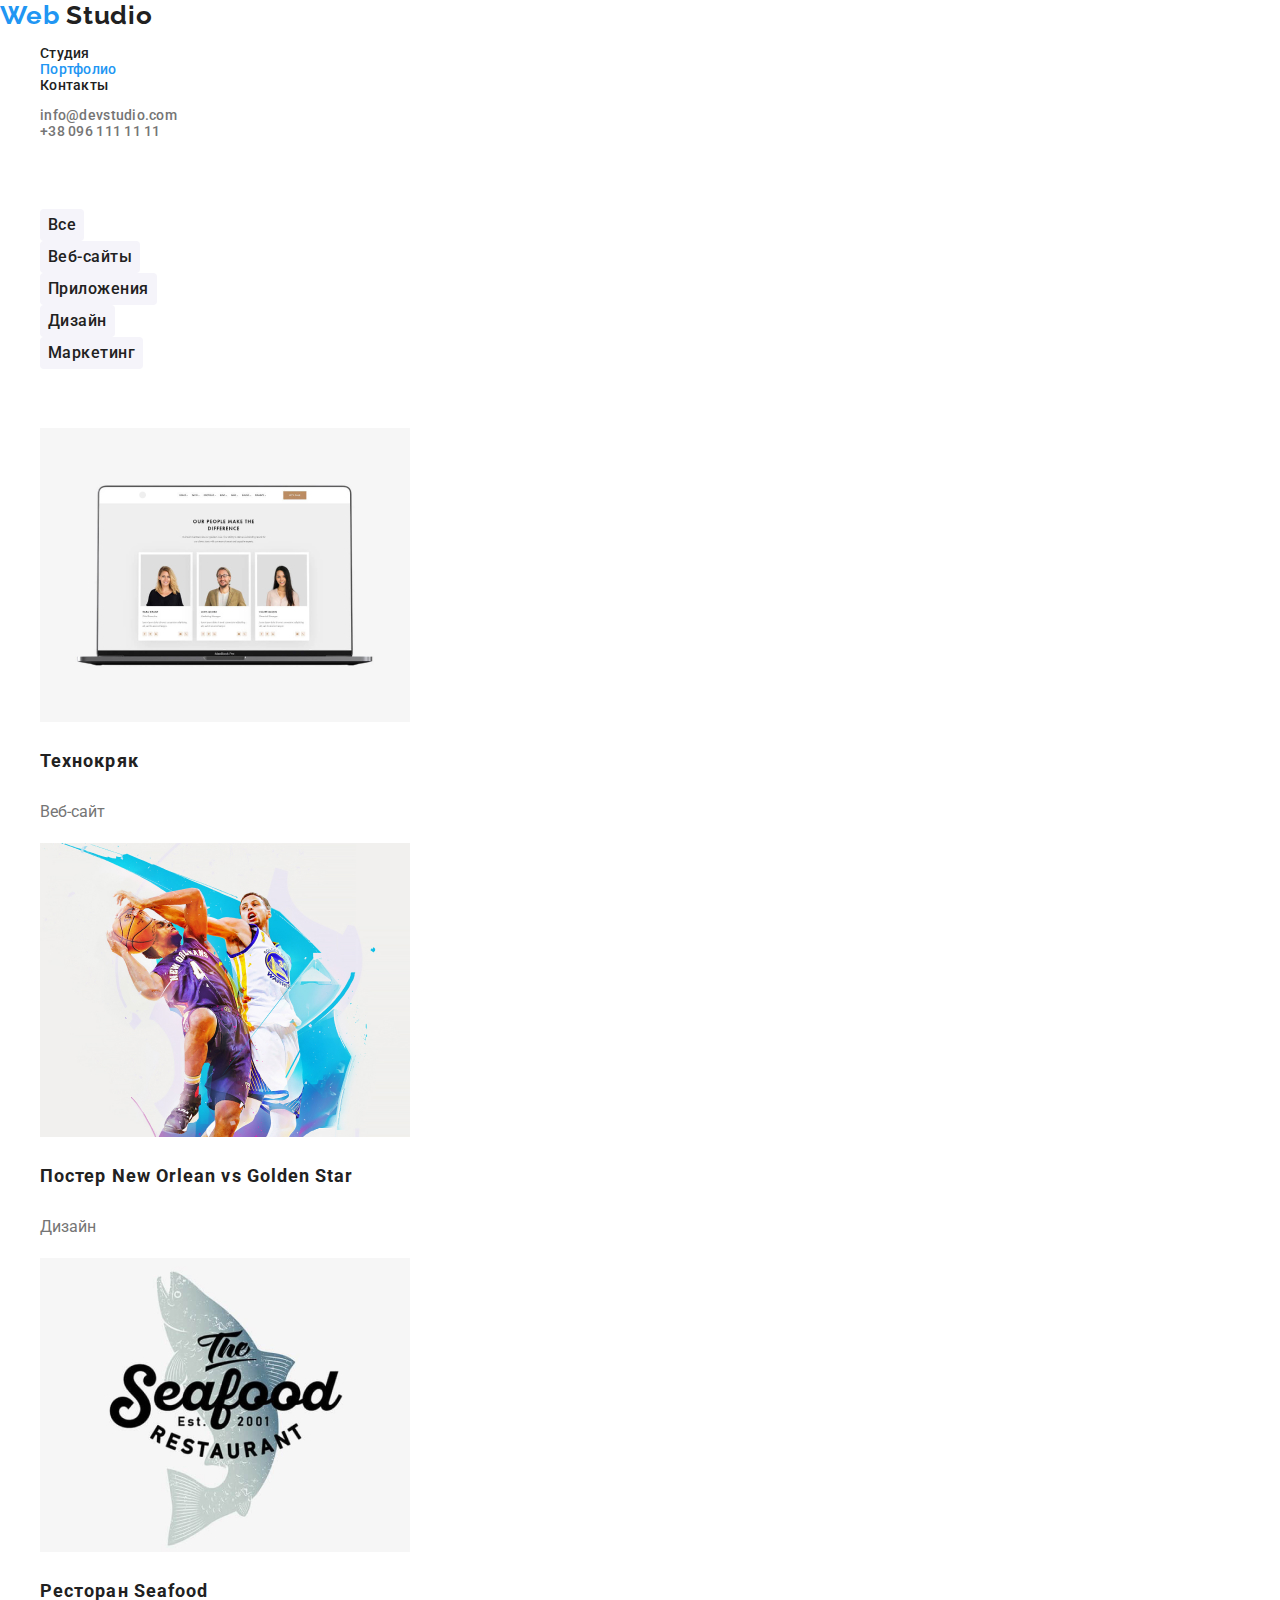
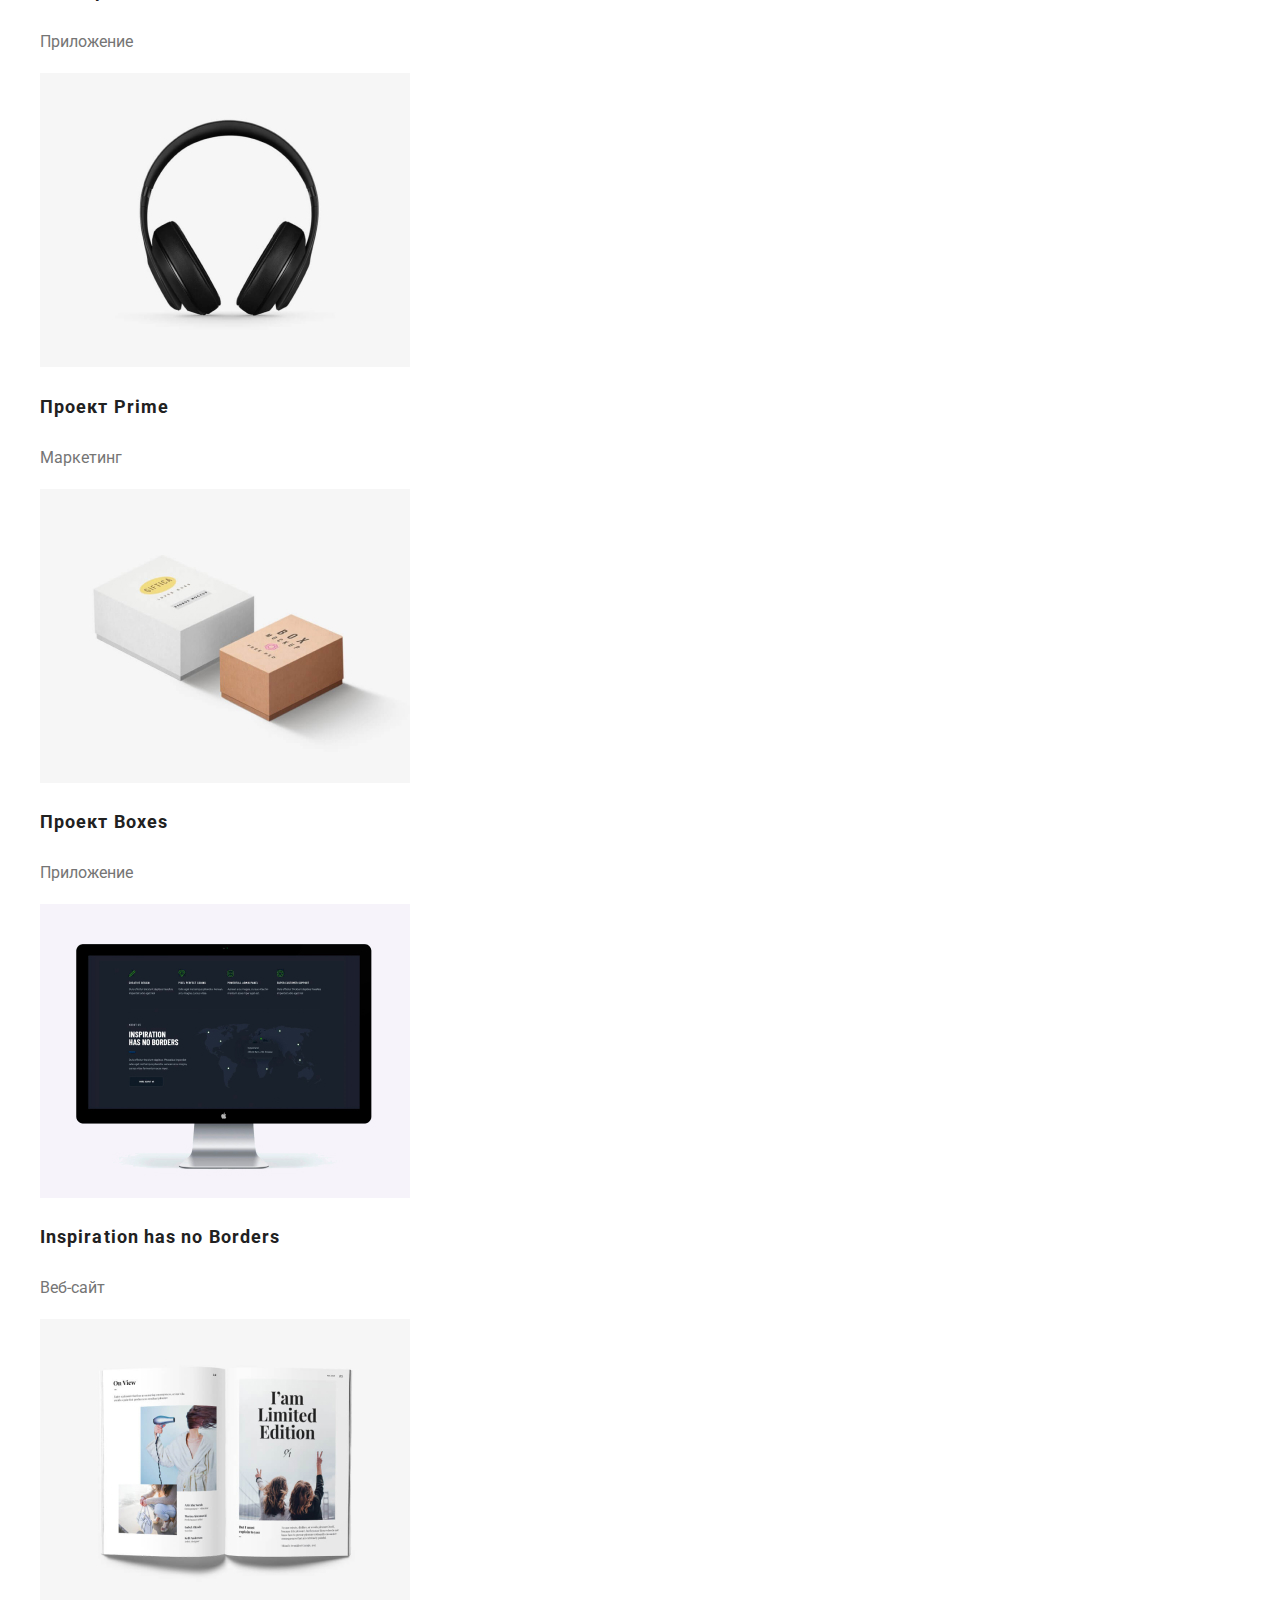
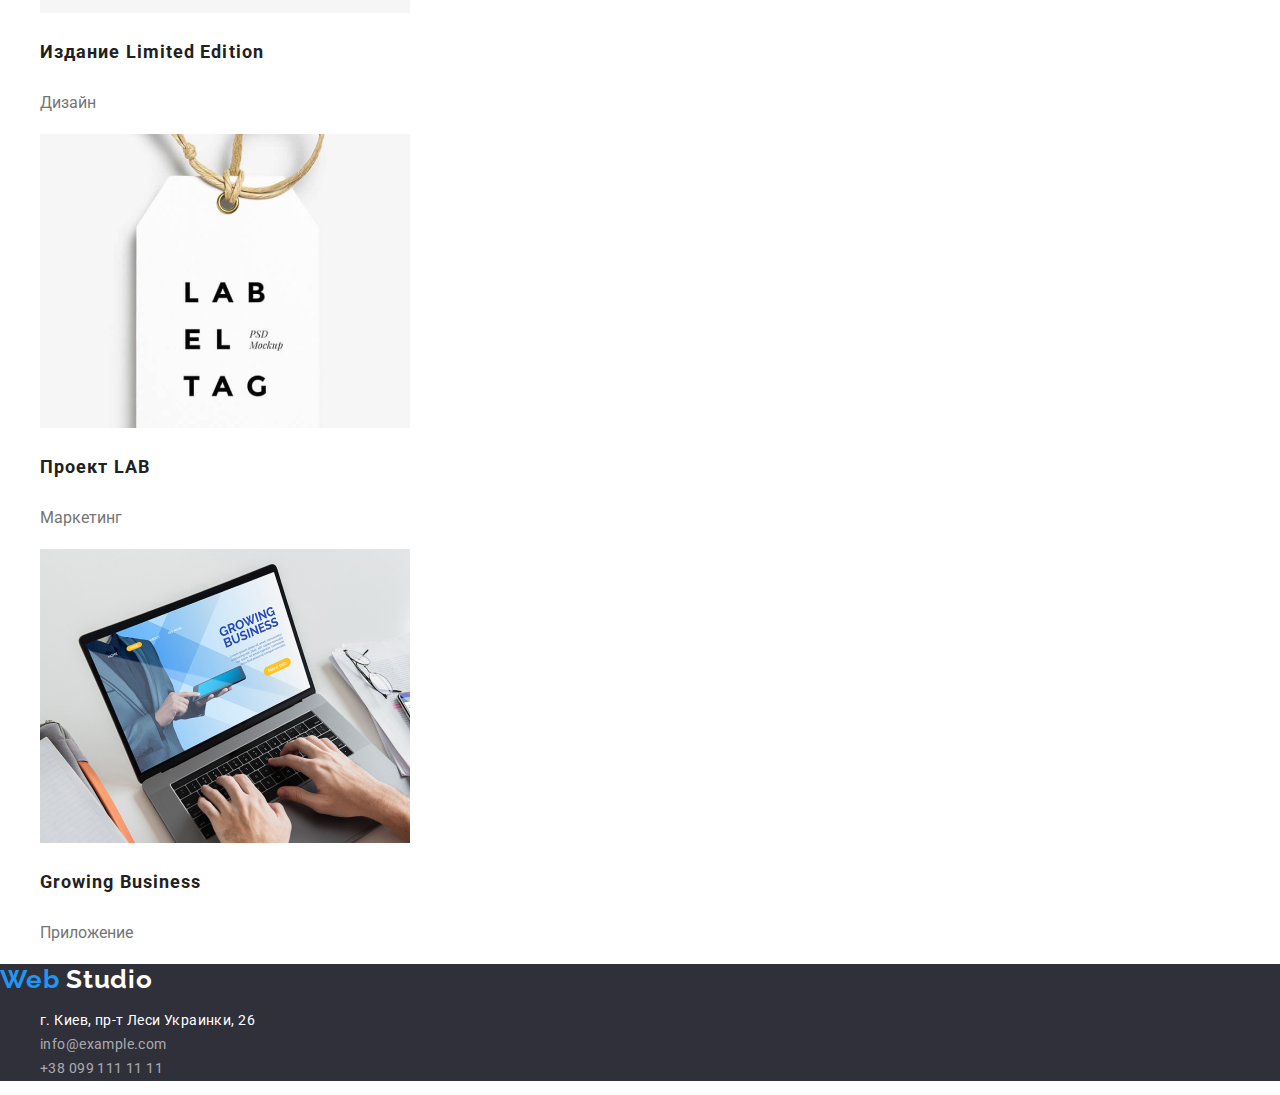
==== portfolio.html @ 41c21199 "moved from hw-02" ====
<!DOCTYPE html>
<html lang="ru">
  <head>
    <meta charset="UTF-8" />
    <meta name="viewport" content="width=device-width, initial-scale=1.0" />
    <title>Portfolio</title>
    <link rel="preconnect" href="https://fonts.gstatic.com" />
    <link
      href="https://fonts.googleapis.com/css2?family=Raleway:wght@700&family=Roboto:wght@400;500;700;900&display=swap"
      rel="stylesheet"
    />
    <link rel="stylesheet" href="./css/modern-normalize.css" />
    <link rel="stylesheet" href="./css/styles.css" />
  </head>
  <body>
    <header class="header">
      <nav class="navigation">
        <a class="header-logo-link" href="./index.html"
          ><span lang="en" class="logo-decoration">Web</span> Studio</a
        >
        <ul class="header-nav-list list-customization">
          <li class="header-nav-point">
            <a class="header-nav-link" href="./index.html">Студия</a>
          </li>
          <li class="header-nav-point">
            <a class="header-nav-link page" href="./">Портфолио</a>
          </li>
          <li class="header-nav-point"><a class="header-nav-link" href="">Контакты</a></li>
        </ul>
      </nav>
      <ul class="contacts list-customization">
        <li class="contacts-list">
          <a class="contacts-link" href="mailto:info@devstudio.com">info@devstudio.com</a>
        </li>
        <li class="contacts-list">
          <a class="contacts-link" href="tel:+380961111111">+38 096 111 11 11</a>
        </li>
      </ul>
    </header>

    <main class="page-portfolio">
      <section class="portfolio">
        <h1 class="hidden-title">Портфолио</h1>
        <ul class="portfolio-nav-list list-customization">
          <li class="portfolio-nav-position">
            <button class="btn-portfolio" type="button">Все</button>
          </li>
          <li class="portfolio-nav-position">
            <button class="btn-portfolio" type="button">Веб-сайты</button>
          </li>
          <li class="portfolio-nav-position">
            <button class="btn-portfolio" type="button">Приложения</button>
          </li>
          <li class="portfolio-nav-position">
            <button class="btn-portfolio" type="button">Дизайн</button>
          </li>
          <li class="portfolio-nav-position">
            <button class="btn-portfolio" type="button">Маркетинг</button>
          </li>
        </ul>
        <h2 class="hidden-title">Примеры работ</h2>
        <ul class="work-examples list-customization">
          <li class="work-examples-list">
            <a class="work-examples-link" href=""
              ><img
                class="work-examples-img"
                src="./img/portfolio/tehnokriak.jpg"
                alt="Страница сайта"
              />
              <h3 class="work-examples-title">Технокряк</h3>
              <p class="work-examples-description">Веб-сайт</p></a
            >
          </li>
          <li class="work-examples-list">
            <a class="work-examples-link" href=""
              ><img
                class="work-examples-img"
                src="./img/portfolio/poster.jpg"
                alt="Игра в баскетбол"
              />
              <h3 class="work-examples-title">
                Постер <span lang="en">New Orlean vs Golden Star</span>
              </h3>
              <p class="work-examples-description">Дизайн</p></a
            >
          </li>
          <li class="work-examples-list">
            <a class="work-examples-link" href=""
              ><img
                class="work-examples-img"
                src="./img/portfolio/restourant.jpg"
                alt="Рыба - логотип ресторана"
              />
              <h3 class="work-examples-title">Ресторан <span lang="en">Seafood</span></h3>
              <p class="work-examples-description">Приложение</p></a
            >
          </li>
          <li class="work-examples-list">
            <a class="work-examples-link" href=""
              ><img class="work-examples-img" src="./img/portfolio/prime.jpg" alt="Наушники" />
              <h3 class="work-examples-title">Проект <span lang="en">Prime</span></h3>
              <p class="work-examples-description">Маркетинг</p></a
            >
          </li>
          <li class="work-examples-list">
            <a class="work-examples-link" href=""
              ><img class="work-examples-img" src="./img/portfolio/boxes.jpg" alt="Две коробки" />
              <h3 class="work-examples-title">Проект <span lang="en">Boxes</span></h3>
              <p class="work-examples-description">Приложение</p></a
            >
          </li>
          <li class="work-examples-list">
            <a class="work-examples-link" href=""
              ><img
                class="work-examples-img"
                src="./img/portfolio/inspiration.jpg"
                alt="Страница сайта"
              />
              <h3 class="work-examples-title" lang="en">Inspiration has no Borders</h3>
              <p class="work-examples-description">Веб-сайт</p></a
            >
          </li>
          <li class="work-examples-list">
            <a class="work-examples-link" href=""
              ><img
                class="work-examples-img"
                src="./img/portfolio/edition.jpg"
                alt="Разворот журнала"
              />
              <h3 class="work-examples-title">Издание <span lang="en">Limited Edition</span></h3>
              <p class="work-examples-description">Дизайн</p></a
            >
          </li>
          <li class="work-examples-list">
            <a class="work-examples-link" href=""
              ><img class="work-examples-img" src="./img/portfolio/lab.jpg" alt="Бирка" />
              <h3 class="work-examples-title">Проект <span lang="en">LAB</span></h3>
              <p class="work-examples-description">Маркетинг</p></a
            >
          </li>
          <li class="work-examples-list">
            <a class="work-examples-link" href=""
              ><img
                class="work-examples-img"
                src="./img/portfolio/business.jpg"
                alt="Приложение открытое на ноутбуке"
              />
              <h3 class="work-examples-title" lang="en">Growing Business</h3>
              <p class="work-examples-description">Приложение</p></a
            >
          </li>
        </ul>
      </section>
    </main>
    <footer class="footer">
      <a class="footer-logo-link" href="./index.html"
        ><span lang="en" class="logo-decoration">Web</span> Studio</a
      >
      <address class="footer-contacts">
        <ul class="footer-contacts-list list-customization">
          <li class="footer-contacts-list-point">
            <a
              class="footer-contacts-link-address"
              href="https://goo.gl/maps/Q6uRzFfssZwTeoqv6"
              target="_blank"
              rel="noopener noreferrer"
              >г. Киев, пр-т Леси Украинки, 26</a
            >
          </li>
          <li class="footer-contacts-list-point">
            <a class="footer-contacts-link" href="mailto:info@example.com">info@example.com</a>
          </li>
          <li class="footer-contacts-list-point">
            <a class="footer-contacts-link" href="tel:+380961111111">+38 099 111 11 11</a>
          </li>
        </ul>
      </address>
    </footer>
  </body>
</html>
---- css/styles.css ----
:root {
  --main-text-color: #757575;
  --accent-color-blue: #2196f3;
  --text-white-color: #ffffff;
  --color-head-link-title: #212121;
  /*--background-page: #e5e5e5;*/
  --hero-background-color: #2f303a;
  --background-grey-color: #f5f4fa;
  --footer-link-color: rgba(255, 255, 255, 0.6);

  --text-main-font: Roboto, sans-serif;
  --text-logo-font: Raleway, sans-serif;
}

body {
  font-family: var(--text-main-font);
  font-weight: 400;
  font-size: 14px;
}

/*     header     */

.header-logo-link {
  color: var(--color-head-link-title);
  font-family: var(--text-logo-font);
  font-style: normal;
  font-weight: 700;
  font-size: 26px;
  line-height: 1.192;
  letter-spacing: 0.03em;

  text-decoration: none;
}

.logo-decoration {
  color: var(--accent-color-blue);
}

/*.header-nav-list,
.contacts-list,
.advantages-list,
.services-list,
.team-list,
.footer-contacts-list,
.portfolio-nav-list,
.work-examples*/
.list-customization {
  list-style: none;
}

.header-nav-link {
  color: var(--color-head-link-title);
  text-decoration: none;
  font-weight: 500;
  line-height: 1.143;
  letter-spacing: 0.02em;
}

.header-nav-link:hover,
.header-nav-link:focus,
.contacts-link:hover,
.contacts-link:focus {
  color: var(--accent-color-blue);
}

.header-nav-link.page {
  color: var(--accent-color-blue);
}

.contacts-link {
  color: var(--main-text-color);
  font-weight: 500;
  line-height: 1.143;
  letter-spacing: 0.02em;
  text-decoration: none;
}

/*    end header    */

/*     HERO   */

.hero {
  background-color: var(--hero-background-color);
}

.hero-title {
  color: var(--text-white-color);
  font-weight: 900;
  font-size: 44px;
  line-height: 1.364;
  text-align: center;
  letter-spacing: 0.06em;
  text-transform: uppercase;
}

.btn {
  color: var(--text-white-color);
  background-color: var(--accent-color-blue);
  font-family: var(--text-main-font);
  font-weight: 700;
  font-size: 16px;
  line-height: 1.875;
  cursor: pointer;
  letter-spacing: 0.06em;
  border: 2px solid var(--accent-color-blue);
  border-radius: 4px;
}

/*     END HERO     */

/*  Наши преимущества  */

/*dorabotaju*/
.hidden-title {
  visibility: hidden;
}

.advantages-list-title {
  font-weight: 700;
  font-size: 14px;
  line-height: 1.143;
  letter-spacing: 0.03em;
  text-transform: uppercase;
  color: var(--color-head-link-title);
}

.advantages-list-text {
  line-height: 1.714;
  letter-spacing: 0.03em;

  color: var(--main-text-color);
}

/*  END Наши преимущества  */

/*   services    */

.services-title,
.team-title {
  font-weight: 700;
  font-size: 36px;
  line-height: 1.167;
  text-align: center;
  letter-spacing: 0.03em;

  color: var(--color-head-link-title);
}

/*   services    */
/*       TEAM      */

.team {
  background-color: var(--background-grey-color);
}
.team-list-title {
  font-weight: 500;
  font-size: 16px;
  line-height: 1.188;
  /*text-align: center;*/
  letter-spacing: 0.03em;

  color: var(--color-head-link-title);
}

.team-list-description {
  font-size: 16px;
  line-height: 1.188;
  /* text-align: center; */
  letter-spacing: 0.03em;

  color: var(--main-text-color);
}

/*       END TEAM      */

/*     FOOTER    */

.footer {
  background-color: var(--hero-background-color);
}

.footer-logo-link {
  color: var(--text-white-color);
  font-family: var(--text-logo-font);
  font-weight: 700;
  font-size: 26px;
  line-height: 1.192;
  letter-spacing: 0.03em;

  text-decoration: none;
}

.footer-contacts-link {
  font-style: normal;
  line-height: 1.714;
  letter-spacing: 0.03em;
  color: var(--footer-link-color);
  text-decoration: none;
}

.footer-contacts-link-address {
  font-style: normal;
  line-height: 1.714;
  letter-spacing: 0.03em;

  color: var(--text-white-color);
  text-decoration: none;
}

/*     END FOOTER      */

/*     PORFOLIO     */

.btn-portfolio {
  font-weight: 500;
  font-size: 16px;
  line-height: 1.625;
  text-align: center;
  letter-spacing: 0.03em;

  color: var(--color-head-link-title);
  background: var(--background-grey-color);
  border: 2px solid var(--background-grey-color);
  border-radius: 4px;
  cursor: pointer;
}
.btn-portfolio:focus,
.btn-portfolio:hover {
  color: var(--text-white-color);
  background-color: var(--accent-color-blue);
  border: 2px solid var(--accent-color-blue);
  border-radius: 4px;
}
/*    WORK EXAMPLES    */

.work-examples-img {
  width: 370px;
  height: 294px;
}
.work-examples-link {
  text-decoration: none;
}

.work-examples-title {
  font-weight: 700;
  font-size: 18px;
  line-height: 2;
  letter-spacing: 0.06em;
  color: var(--color-head-link-title);
}

.work-examples-description {
  font-size: 16px;
  line-height: 1.875;
  color: var(--main-text-color);
}

/*    END WORK EXAMPLES    */

/*      END PORTFOLIO     */
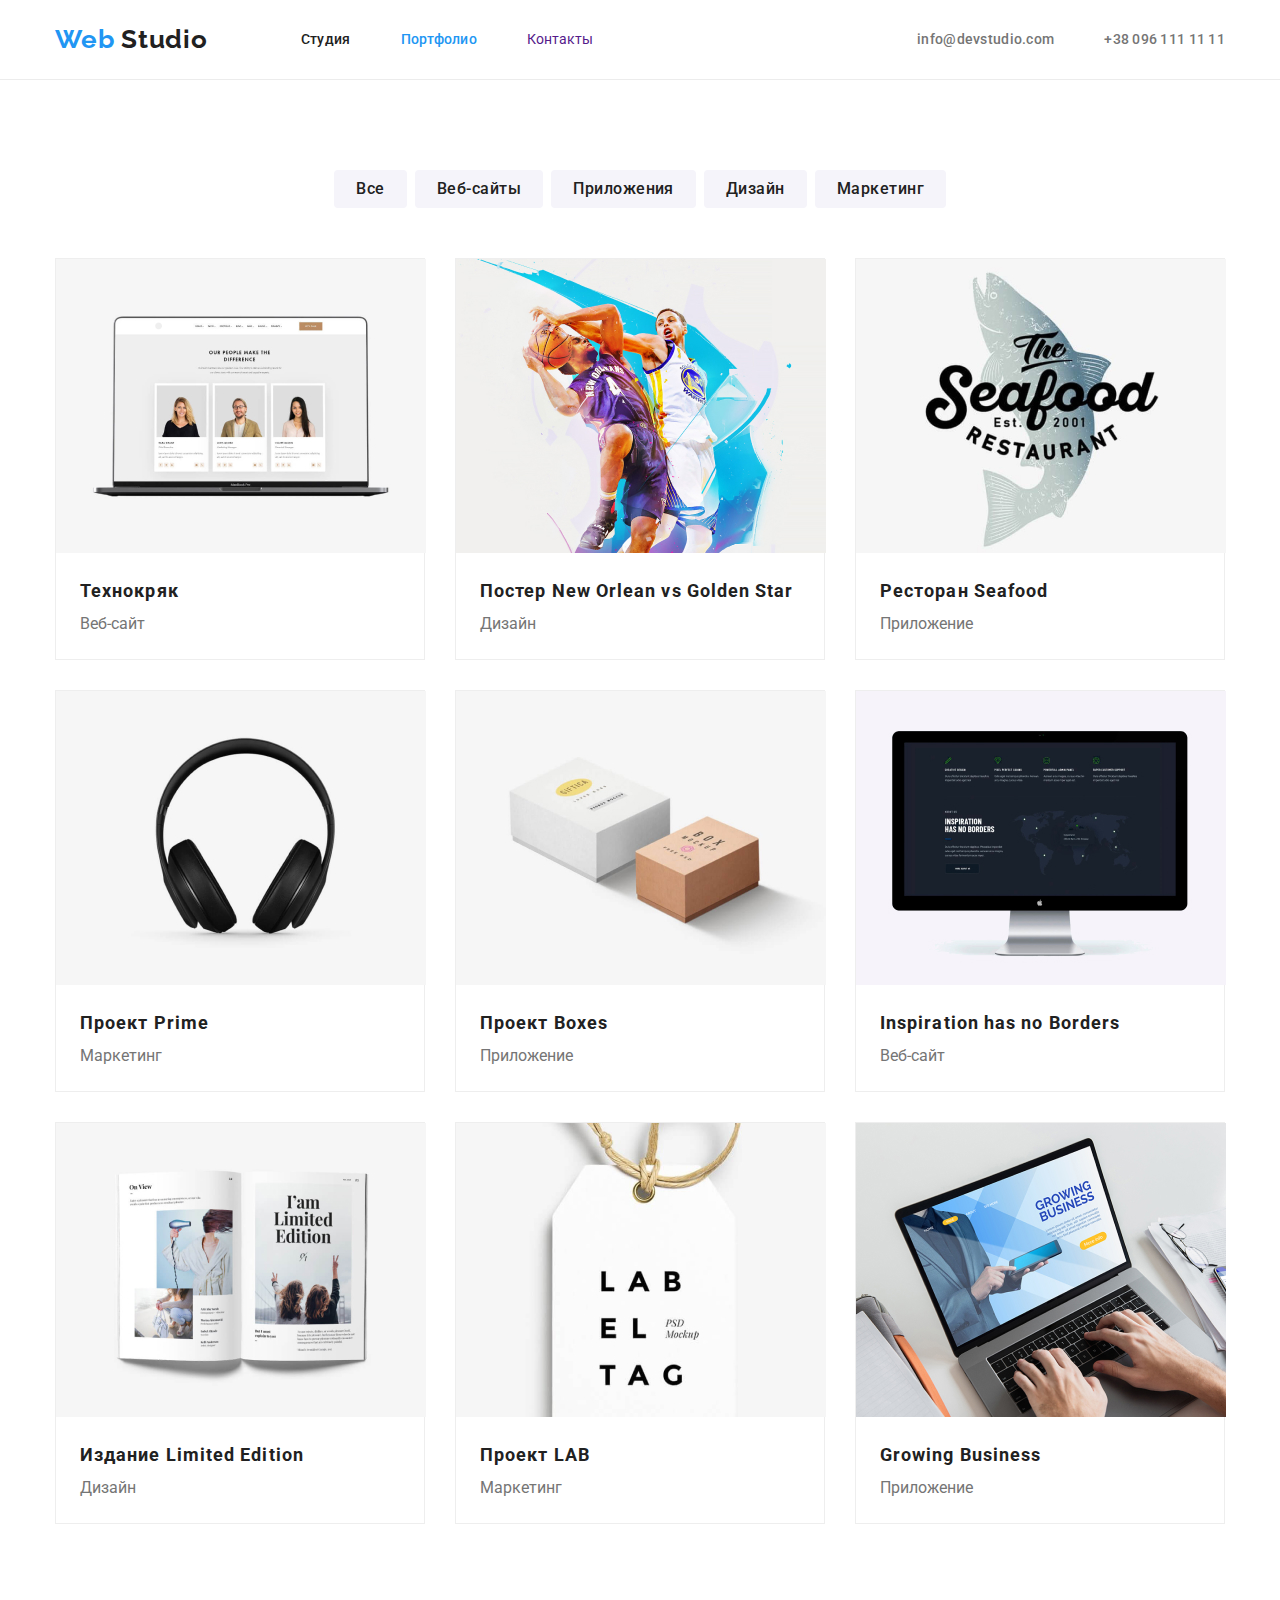
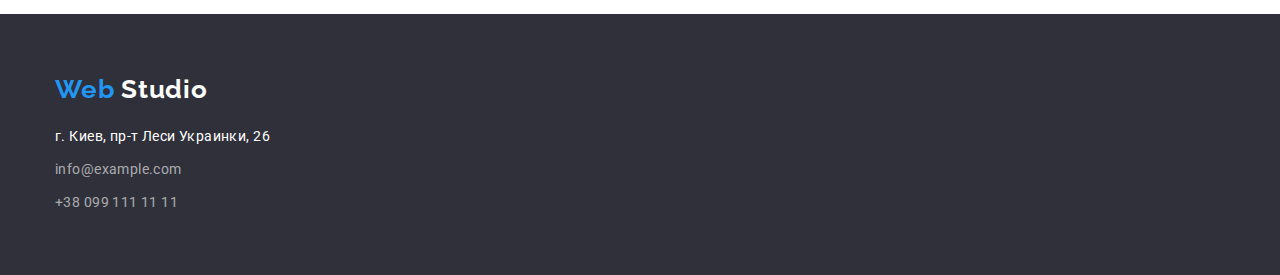
==== commit f967e495: "HW-03" ====
--- a/portfolio.html
+++ b/portfolio.html
@@ -14,167 +14,206 @@
   </head>
   <body>
     <header class="header">
-      <nav class="navigation">
-        <a class="header-logo-link" href="./index.html"
-          ><span lang="en" class="logo-decoration">Web</span> Studio</a
-        >
-        <ul class="header-nav-list list-customization">
-          <li class="header-nav-point">
-            <a class="header-nav-link" href="./index.html">Студия</a>
+      <div class="header-container container">
+        <nav class="navigation">
+          <a class="header-logo-link link-customization" href="./index.html"
+            ><span lang="en" class="logo-decoration">Web</span> Studio</a
+          >
+          <ul class="header-nav-list list-customization">
+            <li class="header-nav-list-item">
+              <a class="header-nav-link link-customization" href="./index.html">Студия</a>
+            </li>
+            <li class="header-nav-list-item">
+              <a class="header-nav-link page link-customization" href="./">Портфолио</a>
+            </li>
+            <li class="header-nav-list-item">
+              <a class="header-nav-list-link link-customization" href="">Контакты</a>
+            </li>
+          </ul>
+        </nav>
+        <ul class="contacts-list list-customization">
+          <li class="contacts-item">
+            <a class="contacts-link" href="mailto:info@devstudio.com">info@devstudio.com</a>
           </li>
-          <li class="header-nav-point">
-            <a class="header-nav-link page" href="./">Портфолио</a>
+          <li class="contacts-item">
+            <a class="contacts-link" href="tel:+380961111111">+38 096 111 11 11</a>
           </li>
-          <li class="header-nav-point"><a class="header-nav-link" href="">Контакты</a></li>
         </ul>
-      </nav>
-      <ul class="contacts list-customization">
-        <li class="contacts-list">
-          <a class="contacts-link" href="mailto:info@devstudio.com">info@devstudio.com</a>
-        </li>
-        <li class="contacts-list">
-          <a class="contacts-link" href="tel:+380961111111">+38 096 111 11 11</a>
-        </li>
-      </ul>
+      </div>
     </header>
-
     <main class="page-portfolio">
       <section class="portfolio">
         <h1 class="hidden-title">Портфолио</h1>
-        <ul class="portfolio-nav-list list-customization">
-          <li class="portfolio-nav-position">
-            <button class="btn-portfolio" type="button">Все</button>
-          </li>
-          <li class="portfolio-nav-position">
-            <button class="btn-portfolio" type="button">Веб-сайты</button>
-          </li>
-          <li class="portfolio-nav-position">
-            <button class="btn-portfolio" type="button">Приложения</button>
-          </li>
-          <li class="portfolio-nav-position">
-            <button class="btn-portfolio" type="button">Дизайн</button>
-          </li>
-          <li class="portfolio-nav-position">
-            <button class="btn-portfolio" type="button">Маркетинг</button>
-          </li>
-        </ul>
-        <h2 class="hidden-title">Примеры работ</h2>
-        <ul class="work-examples list-customization">
-          <li class="work-examples-list">
-            <a class="work-examples-link" href=""
-              ><img
-                class="work-examples-img"
-                src="./img/portfolio/tehnokriak.jpg"
-                alt="Страница сайта"
-              />
-              <h3 class="work-examples-title">Технокряк</h3>
-              <p class="work-examples-description">Веб-сайт</p></a
-            >
-          </li>
-          <li class="work-examples-list">
-            <a class="work-examples-link" href=""
-              ><img
-                class="work-examples-img"
-                src="./img/portfolio/poster.jpg"
-                alt="Игра в баскетбол"
-              />
-              <h3 class="work-examples-title">
-                Постер <span lang="en">New Orlean vs Golden Star</span>
-              </h3>
-              <p class="work-examples-description">Дизайн</p></a
-            >
-          </li>
-          <li class="work-examples-list">
-            <a class="work-examples-link" href=""
-              ><img
-                class="work-examples-img"
-                src="./img/portfolio/restourant.jpg"
-                alt="Рыба - логотип ресторана"
-              />
-              <h3 class="work-examples-title">Ресторан <span lang="en">Seafood</span></h3>
-              <p class="work-examples-description">Приложение</p></a
-            >
-          </li>
-          <li class="work-examples-list">
-            <a class="work-examples-link" href=""
-              ><img class="work-examples-img" src="./img/portfolio/prime.jpg" alt="Наушники" />
-              <h3 class="work-examples-title">Проект <span lang="en">Prime</span></h3>
-              <p class="work-examples-description">Маркетинг</p></a
-            >
-          </li>
-          <li class="work-examples-list">
-            <a class="work-examples-link" href=""
-              ><img class="work-examples-img" src="./img/portfolio/boxes.jpg" alt="Две коробки" />
-              <h3 class="work-examples-title">Проект <span lang="en">Boxes</span></h3>
-              <p class="work-examples-description">Приложение</p></a
-            >
-          </li>
-          <li class="work-examples-list">
-            <a class="work-examples-link" href=""
-              ><img
-                class="work-examples-img"
-                src="./img/portfolio/inspiration.jpg"
-                alt="Страница сайта"
-              />
-              <h3 class="work-examples-title" lang="en">Inspiration has no Borders</h3>
-              <p class="work-examples-description">Веб-сайт</p></a
-            >
-          </li>
-          <li class="work-examples-list">
-            <a class="work-examples-link" href=""
-              ><img
-                class="work-examples-img"
-                src="./img/portfolio/edition.jpg"
-                alt="Разворот журнала"
-              />
-              <h3 class="work-examples-title">Издание <span lang="en">Limited Edition</span></h3>
-              <p class="work-examples-description">Дизайн</p></a
-            >
-          </li>
-          <li class="work-examples-list">
-            <a class="work-examples-link" href=""
-              ><img class="work-examples-img" src="./img/portfolio/lab.jpg" alt="Бирка" />
-              <h3 class="work-examples-title">Проект <span lang="en">LAB</span></h3>
-              <p class="work-examples-description">Маркетинг</p></a
-            >
-          </li>
-          <li class="work-examples-list">
-            <a class="work-examples-link" href=""
-              ><img
-                class="work-examples-img"
-                src="./img/portfolio/business.jpg"
-                alt="Приложение открытое на ноутбуке"
-              />
-              <h3 class="work-examples-title" lang="en">Growing Business</h3>
-              <p class="work-examples-description">Приложение</p></a
-            >
-          </li>
-        </ul>
+        <div class="container">
+          <div class="button-navigation">
+            <ul class="portfolio-nav-list list-customization">
+              <li class="portfolio-nav-item">
+                <button class="btn-portfolio" type="button">Все</button>
+              </li>
+              <li class="portfolio-nav-item">
+                <button class="btn-portfolio" type="button">Веб-сайты</button>
+              </li>
+              <li class="portfolio-nav-item">
+                <button class="btn-portfolio" type="button">Приложения</button>
+              </li>
+              <li class="portfolio-nav-item">
+                <button class="btn-portfolio" type="button">Дизайн</button>
+              </li>
+              <li class="portfolio-nav-item">
+                <button class="btn-portfolio" type="button">Маркетинг</button>
+              </li>
+            </ul>
+          </div>
+          <div class="examples-list">
+            <h2 class="hidden-title none">Примеры работ</h2>
+            <ul class="work-examples-list list-customization">
+              <li class="work-examples-item">
+                <a class="work-examples-link link-customization" href=""
+                  ><img
+                    class="work-examples-img"
+                    src="./img/portfolio/tehnokriak.jpg"
+                    alt="Страница сайта"
+                  />
+                  <div class="img-description">
+                    <h3 class="work-examples-title">Технокряк</h3>
+                    <p class="work-examples-text">Веб-сайт</p>
+                  </div></a
+                >
+              </li>
+              <li class="work-examples-item">
+                <a class="work-examples-link link-customization" href=""
+                  ><img
+                    class="work-examples-img"
+                    src="./img/portfolio/poster.jpg"
+                    alt="Игра в баскетбол"
+                  />
+                  <div class="img-description">
+                    <h3 class="work-examples-title">
+                      Постер <span lang="en">New Orlean vs Golden Star</span>
+                    </h3>
+                    <p class="work-examples-text">Дизайн</p>
+                  </div></a
+                >
+              </li>
+              <li class="work-examples-item">
+                <a class="work-examples-link link-customization" href=""
+                  ><img
+                    class="work-examples-img"
+                    src="./img/portfolio/restourant.jpg"
+                    alt="Рыба - логотип ресторана"
+                  />
+                  <div class="img-description">
+                    <h3 class="work-examples-title">Ресторан <span lang="en">Seafood</span></h3>
+                    <p class="work-examples-text">Приложение</p>
+                  </div></a
+                >
+              </li>
+              <li class="work-examples-item">
+                <a class="work-examples-link link-customization" href=""
+                  ><img class="work-examples-img" src="./img/portfolio/prime.jpg" alt="Наушники" />
+                  <div class="img-description">
+                    <h3 class="work-examples-title">Проект <span lang="en">Prime</span></h3>
+                    <p class="work-examples-text">Маркетинг</p>
+                  </div></a
+                >
+              </li>
+              <li class="work-examples-item">
+                <a class="work-examples-link link-customization" href=""
+                  ><img
+                    class="work-examples-img"
+                    src="./img/portfolio/boxes.jpg"
+                    alt="Две коробки"
+                  />
+                  <div class="img-description">
+                    <h3 class="work-examples-title">Проект <span lang="en">Boxes</span></h3>
+                    <p class="work-examples-text">Приложение</p>
+                  </div></a
+                >
+              </li>
+              <li class="work-examples-item">
+                <a class="work-examples-link link-customization" href=""
+                  ><img
+                    class="work-examples-img"
+                    src="./img/portfolio/inspiration.jpg"
+                    alt="Страница сайта"
+                  />
+                  <div class="img-description">
+                    <h3 class="work-examples-title" lang="en">Inspiration has no Borders</h3>
+                    <p class="work-examples-text">Веб-сайт</p>
+                  </div></a
+                >
+              </li>
+              <li class="work-examples-item">
+                <a class="work-examples-link link-customization" href=""
+                  ><img
+                    class="work-examples-img"
+                    src="./img/portfolio/edition.jpg"
+                    alt="Разворот журнала"
+                  />
+                  <div class="img-description">
+                    <h3 class="work-examples-title">
+                      Издание <span lang="en">Limited Edition</span>
+                    </h3>
+                    <p class="work-examples-text">Дизайн</p>
+                  </div></a
+                >
+              </li>
+              <li class="work-examples-item">
+                <a class="work-examples-link link-customization" href=""
+                  ><img class="work-examples-img" src="./img/portfolio/lab.jpg" alt="Бирка" />
+                  <div class="img-description">
+                    <h3 class="work-examples-title">Проект <span lang="en">LAB</span></h3>
+                    <p class="work-examples-text">Маркетинг</p>
+                  </div></a
+                >
+              </li>
+              <li class="work-examples-item">
+                <a class="work-examples-link link-customization" href=""
+                  ><img
+                    class="work-examples-img"
+                    src="./img/portfolio/business.jpg"
+                    alt="Приложение открытое на ноутбуке"
+                  />
+                  <div class="img-description">
+                    <h3 class="work-examples-title" lang="en">Growing Business</h3>
+                    <p class="work-examples-text">Приложение</p>
+                  </div></a
+                >
+              </li>
+            </ul>
+          </div>
+        </div>
       </section>
     </main>
     <footer class="footer">
-      <a class="footer-logo-link" href="./index.html"
-        ><span lang="en" class="logo-decoration">Web</span> Studio</a
-      >
-      <address class="footer-contacts">
-        <ul class="footer-contacts-list list-customization">
-          <li class="footer-contacts-list-point">
-            <a
-              class="footer-contacts-link-address"
-              href="https://goo.gl/maps/Q6uRzFfssZwTeoqv6"
-              target="_blank"
-              rel="noopener noreferrer"
-              >г. Киев, пр-т Леси Украинки, 26</a
-            >
-          </li>
-          <li class="footer-contacts-list-point">
-            <a class="footer-contacts-link" href="mailto:info@example.com">info@example.com</a>
-          </li>
-          <li class="footer-contacts-list-point">
-            <a class="footer-contacts-link" href="tel:+380961111111">+38 099 111 11 11</a>
-          </li>
-        </ul>
-      </address>
+      <div class="footer-container container">
+        <a class="footer-logo-link link-customization" href="./index.html"
+          ><span lang="en" class="logo-decoration">Web</span> Studio</a
+        >
+        <address class="footer-contacts">
+          <ul class="footer-contacts-list list-customization">
+            <li class="footer-contacts-list-item">
+              <a
+                class="footer-contacts-link-address link-customization"
+                href="https://goo.gl/maps/Q6uRzFfssZwTeoqv6"
+                target="_blank"
+                rel="noopener noreferrer"
+                >г. Киев, пр-т Леси Украинки, 26</a
+              >
+            </li>
+            <li class="footer-contacts-list-item">
+              <a class="footer-contacts-link link-customization" href="mailto:info@example.com"
+                >info@example.com</a
+              >
+            </li>
+            <li class="footer-contacts-list-item">
+              <a class="footer-contacts-link link-customization" href="tel:+380961111111"
+                >+38 099 111 11 11</a
+              >
+            </li>
+          </ul>
+        </address>
+      </div>
     </footer>
   </body>
 </html>
--- a/css/styles.css
+++ b/css/styles.css
@@ -3,7 +3,7 @@
   --accent-color-blue: #2196f3;
   --text-white-color: #ffffff;
   --color-head-link-title: #212121;
-  /*--background-page: #e5e5e5;*/
+  --border-header: #ececec;
   --hero-background-color: #2f303a;
   --background-grey-color: #f5f4fa;
   --footer-link-color: rgba(255, 255, 255, 0.6);
@@ -18,39 +18,83 @@
   font-size: 14px;
 }
 
-/*     header     */
+h1,
+h2,
+h3,
+p {
+  margin: 0;
+}
+
+img {
+  display: block;
+}
+
+.list-customization {
+  list-style: none;
+  margin: 0;
+  padding: 0;
+}
+
+.link-customization {
+  text-decoration: none;
+}
+
+.container {
+  width: 1200px;
+  margin-left: auto;
+  margin-right: auto;
+  padding-left: 15px;
+  padding-right: 15px;
+}
+
+/* ============ HEADER ============ */
+.header {
+  height: 80px;
+  max-width: 1600px;
+  border-bottom: 1px solid var(--border-header);
+}
+
+.header-container {
+  display: flex;
+  align-items: center;
+
+  height: 79px;
+}
+
+.navigation {
+  display: flex;
+  align-items: center;
+}
 
 .header-logo-link {
+  /*display: inline-block;
+  padding-top: 24px;
+  padding-bottom: 25px;*/
+
   color: var(--color-head-link-title);
   font-family: var(--text-logo-font);
   font-style: normal;
   font-weight: 700;
   font-size: 26px;
-  line-height: 1.192;
-  letter-spacing: 0.03em;
-
-  text-decoration: none;
+  line-height: 1.1925;
+  letter-spacing: 0.03em;
 }
 
 .logo-decoration {
   color: var(--accent-color-blue);
 }
 
-/*.header-nav-list,
-.contacts-list,
-.advantages-list,
-.services-list,
-.team-list,
-.footer-contacts-list,
-.portfolio-nav-list,
-.work-examples*/
-.list-customization {
-  list-style: none;
+.header-nav-list {
+  display: flex;
+  margin-left: 93px;
+}
+
+.header-nav-list-item:not(:last-child) {
+  margin-right: 50px;
 }
 
 .header-nav-link {
   color: var(--color-head-link-title);
-  text-decoration: none;
   font-weight: 500;
   line-height: 1.143;
   letter-spacing: 0.02em;
@@ -65,6 +109,15 @@
 
 .header-nav-link.page {
   color: var(--accent-color-blue);
+}
+
+.contacts-list {
+  display: flex;
+  margin-left: auto;
+}
+
+.contacts-item:not(:last-child) {
+  margin-right: 50px;
 }
 
 .contacts-link {
@@ -75,15 +128,27 @@
   text-decoration: none;
 }
 
-/*    end header    */
-
-/*     HERO   */
+/* ============ END HEADER ============ */
+
+/* ============ HERO ============ */
 
 .hero {
+  max-width: 1600px;
+  height: 600px;
   background-color: var(--hero-background-color);
 }
 
+.hero-container {
+  padding-top: 200px;
+  padding-bottom: 200px;
+}
+
 .hero-title {
+  max-width: 695px;
+  margin-right: auto;
+  margin-left: auto;
+  margin-bottom: 40px;
+
   color: var(--text-white-color);
   font-weight: 900;
   font-size: 44px;
@@ -94,6 +159,12 @@
 }
 
 .btn {
+  display: block;
+  margin-left: auto;
+  margin-right: auto;
+  min-width: 200px;
+  padding: 8px 30px;
+
   color: var(--text-white-color);
   background-color: var(--accent-color-blue);
   font-family: var(--text-main-font);
@@ -106,16 +177,37 @@
   border-radius: 4px;
 }
 
-/*     END HERO     */
-
-/*  Наши преимущества  */
-
-/*dorabotaju*/
+/* ============ END HERO ============ */
+
+/* ============ ADVANTAGES ============ */
+
+.advantages {
+  max-width: 1600px;
+  padding-top: 84px; /*+ скрытый заголовок 10px=94px, как в макете*/
+  padding-bottom: 94px;
+}
+
 .hidden-title {
   visibility: hidden;
+  font-size: 10px;
+  line-height: 1;
+}
+
+.advantages-list {
+  display: flex;
+}
+
+.advantages-list-item {
+  max-width: 270px;
+}
+
+.advantages-list-item:not(:last-child) {
+  margin-right: 30px;
 }
 
 .advantages-list-title {
+  margin-bottom: 10px;
+
   font-weight: 700;
   font-size: 14px;
   line-height: 1.143;
@@ -131,12 +223,18 @@
   color: var(--main-text-color);
 }
 
-/*  END Наши преимущества  */
-
-/*   services    */
+/* ============ END ADVANTAGES ============ */
+
+/* ============ SERVICES ============ */
+.services {
+  max-width: 1600px;
+  padding-bottom: 94px;
+}
 
 .services-title,
 .team-title {
+  margin-bottom: 50px;
+
   font-weight: 700;
   font-size: 36px;
   line-height: 1.167;
@@ -146,48 +244,87 @@
   color: var(--color-head-link-title);
 }
 
-/*   services    */
-/*       TEAM      */
+.services-list {
+  display: flex;
+}
+
+.services-list-item:not(:last-child) {
+  margin-right: 30px;
+}
+
+/* ============ END SERVICES ============ */
+/* ============ TEAM ============ */
 
 .team {
+  padding-top: 94px;
+  padding-bottom: 94px;
   background-color: var(--background-grey-color);
 }
+
+.team-list {
+  display: flex;
+}
+
+.team-list-item {
+  background-color: #ffffff;
+  box-shadow: 0px 1px 3px rgba(0, 0, 0, 0.12), 0px 1px 1px rgba(0, 0, 0, 0.14),
+    0px 2px 1px rgba(0, 0, 0, 0.2);
+  border-radius: 0px 0px 4px 4px;
+}
+
+.team-list-item:not(:last-child) {
+  margin-right: 30px;
+}
+
+.team-description {
+  padding-top: 30px;
+  padding-bottom: 30px;
+}
+
 .team-list-title {
+  margin-bottom: 10px;
   font-weight: 500;
   font-size: 16px;
   line-height: 1.188;
-  /*text-align: center;*/
-  letter-spacing: 0.03em;
-
-  color: var(--color-head-link-title);
-}
-
-.team-list-description {
+  text-align: center;
+  letter-spacing: 0.03em;
+
+  color: var(--color-head-link-title);
+}
+
+.team-list-text {
   font-size: 16px;
   line-height: 1.188;
-  /* text-align: center; */
+  text-align: center;
   letter-spacing: 0.03em;
 
   color: var(--main-text-color);
 }
 
-/*       END TEAM      */
-
-/*     FOOTER    */
+/* ============ END TEAM ============ */
+
+/* ============ FOOTER ============ */
 
 .footer {
+  max-width: 1600;
+  padding-top: 60px;
+  padding-bottom: 60px;
   background-color: var(--hero-background-color);
 }
 
 .footer-logo-link {
+  display: inline-block;
+  margin-bottom: 20px;
   color: var(--text-white-color);
   font-family: var(--text-logo-font);
   font-weight: 700;
   font-size: 26px;
   line-height: 1.192;
   letter-spacing: 0.03em;
-
-  text-decoration: none;
+}
+
+.footer-contacts-list-item:not(:last-child) {
+  margin-bottom: 9px;
 }
 
 .footer-contacts-link {
@@ -195,7 +332,6 @@
   line-height: 1.714;
   letter-spacing: 0.03em;
   color: var(--footer-link-color);
-  text-decoration: none;
 }
 
 .footer-contacts-link-address {
@@ -204,23 +340,48 @@
   letter-spacing: 0.03em;
 
   color: var(--text-white-color);
-  text-decoration: none;
-}
-
-/*     END FOOTER      */
-
-/*     PORFOLIO     */
+}
+
+/* ============ END FOOTER ============ */
+
+/* ============ PORFOLIO ============ */
+
+.hidden-title.none {
+  display: none;
+}
+
+.portfolio {
+  max-width: 1600px;
+  padding-top: 80px;
+  padding-bottom: 90px;
+}
+/* ============ BUTTON-NAVIGATION ============ */
+.button-navigation {
+  padding-bottom: 50px;
+}
+
+.portfolio-nav-list {
+  display: flex;
+  justify-content: center;
+}
+
+.portfolio-nav-item:not(:last-child) {
+  margin-right: 8px;
+}
 
 .btn-portfolio {
+  display: inline-block;
+  min-width: 73px;
+  padding: 4px 20px;
+
   font-weight: 500;
   font-size: 16px;
   line-height: 1.625;
-  text-align: center;
   letter-spacing: 0.03em;
 
   color: var(--color-head-link-title);
   background: var(--background-grey-color);
-  border: 2px solid var(--background-grey-color);
+  border: 2px solid transparent;
   border-radius: 4px;
   cursor: pointer;
 }
@@ -228,18 +389,33 @@
 .btn-portfolio:hover {
   color: var(--text-white-color);
   background-color: var(--accent-color-blue);
-  border: 2px solid var(--accent-color-blue);
+  border: 2px solid transparent;
   border-radius: 4px;
 }
-/*    WORK EXAMPLES    */
+
+/* ============ END BUTTON-NAVIGATION ============ */
+/* ============ WORK EXAMPLES ============ */
+
+.work-examples-list {
+  margin: -15px;
+  display: flex;
+  flex-wrap: wrap;
+}
+
+.work-examples-item {
+  max-width: 370px;
+  margin: 15px;
+  border: 1px solid #eeeeee;
+}
+
+.img-description {
+  padding: 20px 24px;
+}
 
 .work-examples-img {
   width: 370px;
   height: 294px;
 }
-.work-examples-link {
-  text-decoration: none;
-}
 
 .work-examples-title {
   font-weight: 700;
@@ -249,12 +425,12 @@
   color: var(--color-head-link-title);
 }
 
-.work-examples-description {
+.work-examples-text {
   font-size: 16px;
   line-height: 1.875;
   color: var(--main-text-color);
 }
 
-/*    END WORK EXAMPLES    */
-
-/*      END PORTFOLIO     */
+/* ============ END WORK EXAMPLES ============ */
+
+/* ============ END PORTFOLIO ============ */
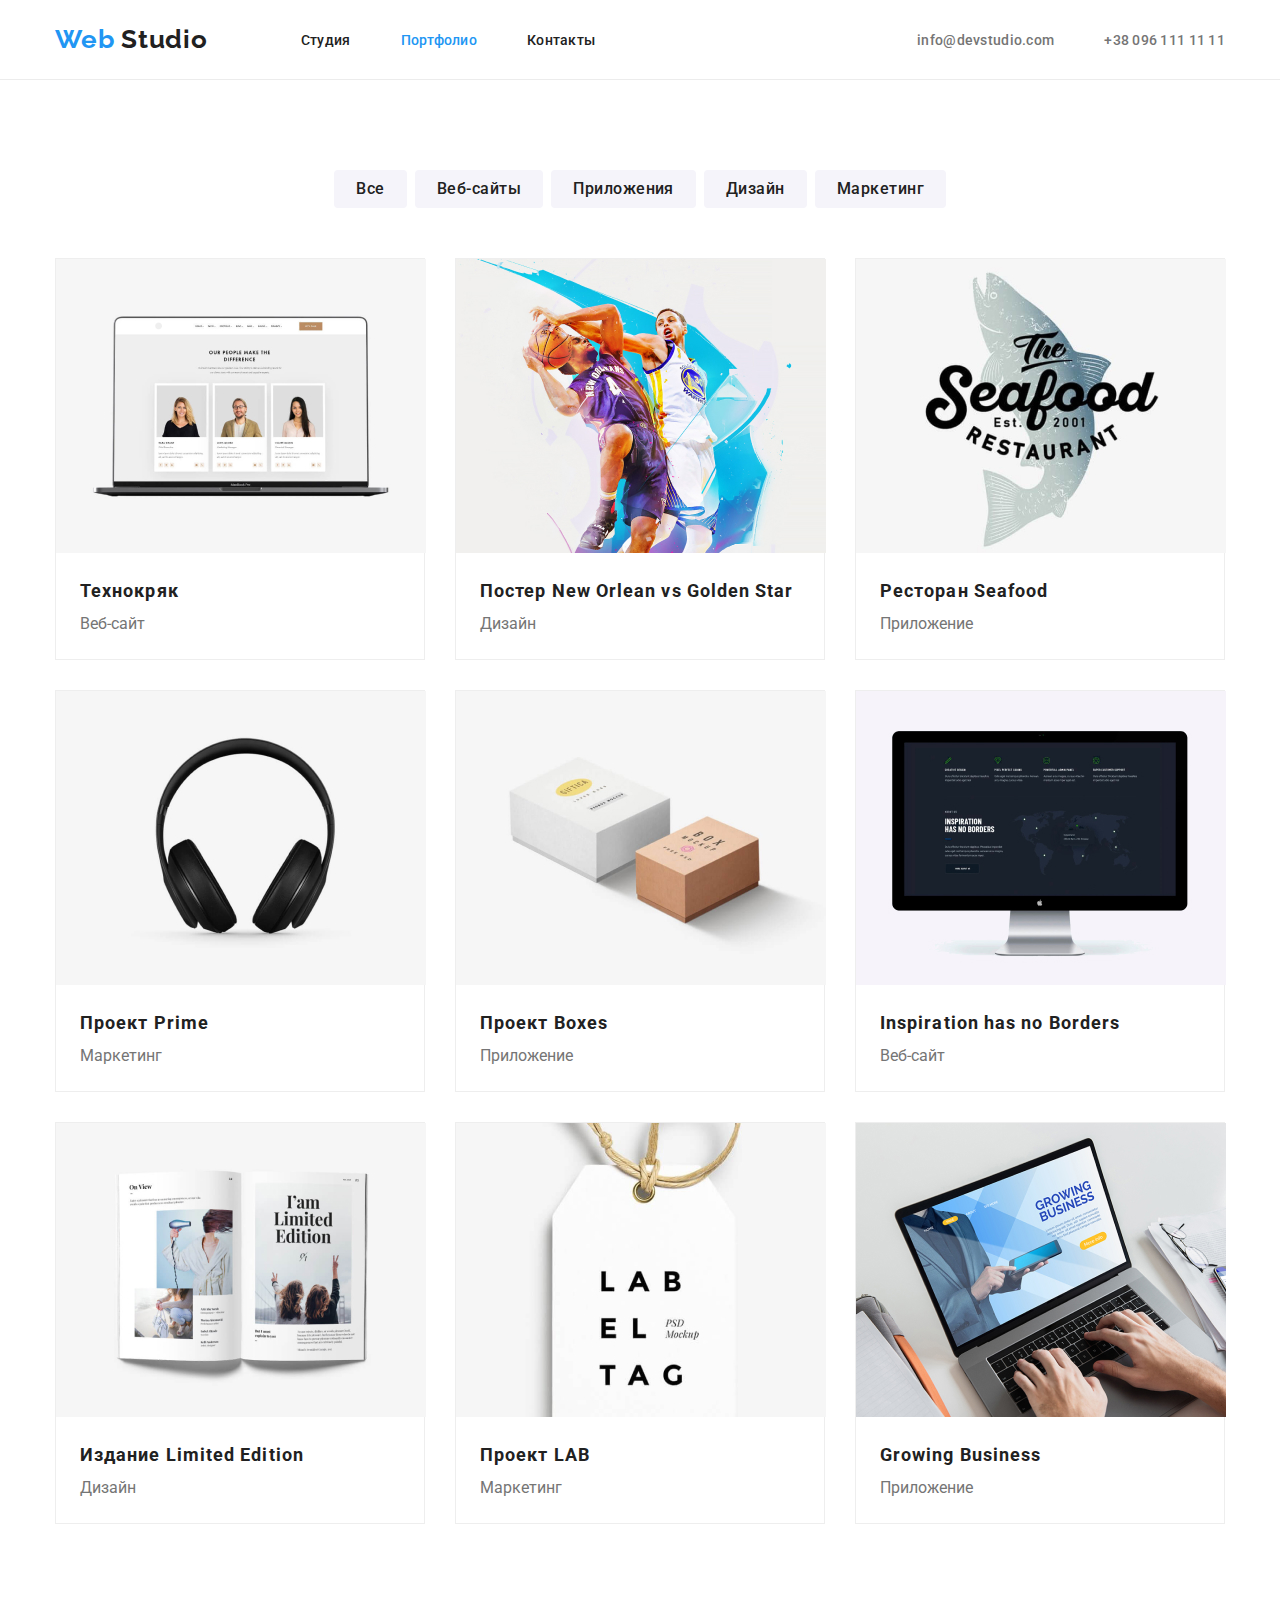
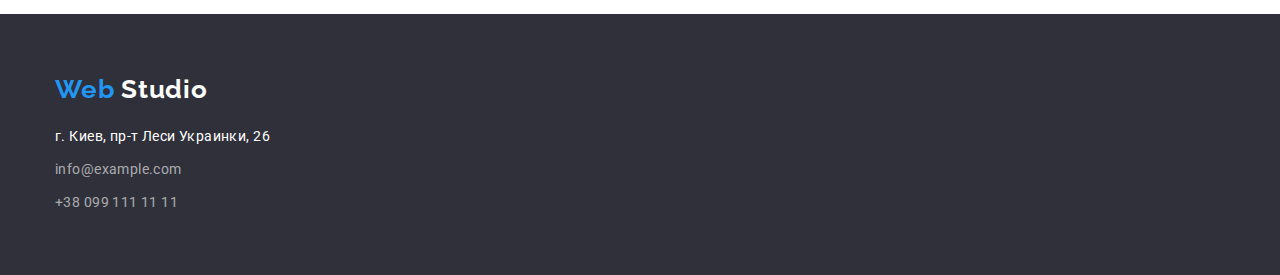
==== commit 2fc74841: "corection" ====
--- a/portfolio.html
+++ b/portfolio.html
@@ -27,7 +27,7 @@
               <a class="header-nav-link page link-customization" href="./">Портфолио</a>
             </li>
             <li class="header-nav-list-item">
-              <a class="header-nav-list-link link-customization" href="">Контакты</a>
+              <a class="header-nav-link link-customization" href="">Контакты</a>
             </li>
           </ul>
         </nav>
@@ -45,25 +45,24 @@
       <section class="portfolio">
         <h1 class="hidden-title">Портфолио</h1>
         <div class="container">
-          <div class="button-navigation">
-            <ul class="portfolio-nav-list list-customization">
-              <li class="portfolio-nav-item">
-                <button class="btn-portfolio" type="button">Все</button>
-              </li>
-              <li class="portfolio-nav-item">
-                <button class="btn-portfolio" type="button">Веб-сайты</button>
-              </li>
-              <li class="portfolio-nav-item">
-                <button class="btn-portfolio" type="button">Приложения</button>
-              </li>
-              <li class="portfolio-nav-item">
-                <button class="btn-portfolio" type="button">Дизайн</button>
-              </li>
-              <li class="portfolio-nav-item">
-                <button class="btn-portfolio" type="button">Маркетинг</button>
-              </li>
-            </ul>
-          </div>
+          <ul class="portfolio-nav-list list-customization">
+            <li class="portfolio-nav-item">
+              <button class="btn-portfolio" type="button">Все</button>
+            </li>
+            <li class="portfolio-nav-item">
+              <button class="btn-portfolio" type="button">Веб-сайты</button>
+            </li>
+            <li class="portfolio-nav-item">
+              <button class="btn-portfolio" type="button">Приложения</button>
+            </li>
+            <li class="portfolio-nav-item">
+              <button class="btn-portfolio" type="button">Дизайн</button>
+            </li>
+            <li class="portfolio-nav-item">
+              <button class="btn-portfolio" type="button">Маркетинг</button>
+            </li>
+          </ul>
+
           <div class="examples-list">
             <h2 class="hidden-title none">Примеры работ</h2>
             <ul class="work-examples-list list-customization">
--- a/css/styles.css
+++ b/css/styles.css
@@ -58,7 +58,7 @@
   display: flex;
   align-items: center;
 
-  height: 79px;
+  /* height: 79px; */
 }
 
 .navigation {
@@ -67,9 +67,9 @@
 }
 
 .header-logo-link {
-  /*display: inline-block;
+  display: inline-block;
   padding-top: 24px;
-  padding-bottom: 25px;*/
+  padding-bottom: 24px;
 
   color: var(--color-head-link-title);
   font-family: var(--text-logo-font);
@@ -94,6 +94,10 @@
 }
 
 .header-nav-link {
+  display: inline-block;
+  padding-top: 32px;
+  padding-bottom: 31px;
+
   color: var(--color-head-link-title);
   font-weight: 500;
   line-height: 1.143;
@@ -121,6 +125,10 @@
 }
 
 .contacts-link {
+  display: inline-block;
+  padding-top: 32px;
+  padding-bottom: 31px;
+
   color: var(--main-text-color);
   font-weight: 500;
   line-height: 1.143;
@@ -133,21 +141,17 @@
 /* ============ HERO ============ */
 
 .hero {
-  max-width: 1600px;
-  height: 600px;
-  background-color: var(--hero-background-color);
-}
-
-.hero-container {
   padding-top: 200px;
   padding-bottom: 200px;
+  max-width: 1600px;
+  background-color: var(--hero-background-color);
 }
 
 .hero-title {
   max-width: 695px;
   margin-right: auto;
   margin-left: auto;
-  margin-bottom: 40px;
+  margin-bottom: 30px;
 
   color: var(--text-white-color);
   font-weight: 900;
@@ -182,7 +186,7 @@
 /* ============ ADVANTAGES ============ */
 
 .advantages {
-  max-width: 1600px;
+  /* max-width: 1600px;*/
   padding-top: 84px; /*+ скрытый заголовок 10px=94px, как в макете*/
   padding-bottom: 94px;
 }
@@ -227,7 +231,6 @@
 
 /* ============ SERVICES ============ */
 .services {
-  max-width: 1600px;
   padding-bottom: 94px;
 }
 
@@ -356,13 +359,11 @@
   padding-bottom: 90px;
 }
 /* ============ BUTTON-NAVIGATION ============ */
-.button-navigation {
-  padding-bottom: 50px;
-}
 
 .portfolio-nav-list {
   display: flex;
   justify-content: center;
+  margin-bottom: 50px;
 }
 
 .portfolio-nav-item:not(:last-child) {
